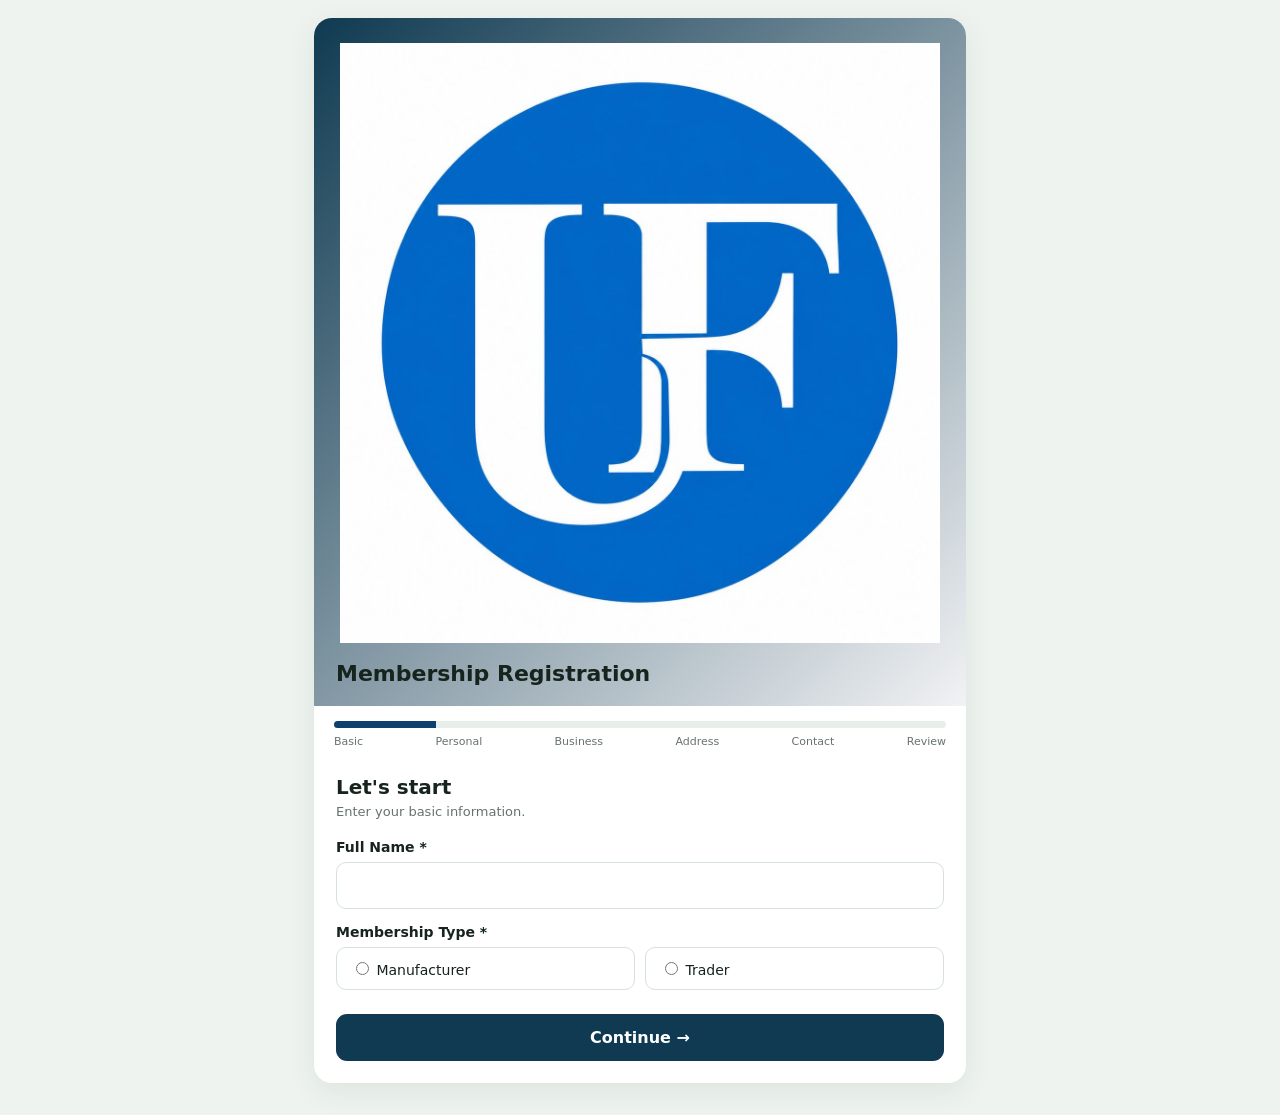
==== index.html @ 0e2103e3 "Update index.html" ====
<!DOCTYPE html>
<html lang="en">
<head>
<meta charset="UTF-8">
<meta name="viewport" content="width=device-width, initial-scale=1.0, viewport-fit=cover">
<meta name="theme-color" content="#0f5132">
<title>UMMAT Membership Registration</title>
<style>
:root{
    --green:#0f3a51;
    --green2:#0d3f6f;
    --light:#f4f8f5;
    --border:#d7e1db;
    --text:#17231d;
    --muted:#66736b;
    --danger:#b42318;
}

*{
    box-sizing:border-box;
}

body{
    margin:0;
    background:#eef3ef;
    color:var(--text);
    font-family:Inter,system-ui,-apple-system,BlinkMacSystemFont,"Segoe UI",sans-serif;
}

.container{
    width:min(680px,100%);
    margin:auto;
    padding:18px 14px 32px;
}

.card{
    background:white;
    border-radius:18px;
    box-shadow:0 8px 30px #163b2b14;
    overflow:hidden;
}

/* HEADER */
.header{
    padding:25px 22px 20px;
    background:linear-gradient(135deg,var(--green),#f1f2f4);
    color:white;
}

/* UMMAT LOGO */
.ummat-logo{
    display:block;
    width:600px;
    max-width:100%;
    height:auto;
    margin:0 auto 4px;
}

/* TITLE */
.brand{
    font-size:28px;
    font-weight:800;
    letter-spacing:.5px;
}

.sub{
    opacity:.9;
    margin-top:3px;
    font-size:13px;
}

.title{
    margin-top:18px;
    font-size:22px;
    font-weight:750;
    color:var(--text)
}

/* PROGRESS */
.progress{
    padding:15px 20px 5px;
}

.bar{
    height:7px;
    background:#e8eee9;
    border-radius:99px;
    overflow:hidden;
}

.fill{
    height:100%;
    background:var(--green2);
    width:16.67%;
    transition:.25s;
}

.steps{
    display:flex;
    justify-content:space-between;
    color:var(--muted);
    font-size:11px;
    margin-top:7px;
}

/* FORM */
.form{
    padding:22px;
}

.step{
    display:none;
}

.step.active{
    display:block;
}

.step h2{
    font-size:20px;
    margin:0 0 5px;
}

.hint{
    color:var(--muted);
    font-size:13px;
    margin:0 0 20px;
}

/* LABELS & INPUTS */
label{
    display:block;
    font-size:14px;
    font-weight:650;
    margin:15px 0 7px;
}

input,
select,
textarea{
    width:100%;
    padding:13px 14px;
    border:1px solid var(--border);
    border-radius:10px;
    font:inherit;
    background:#fff;
    outline:none;
}

input:focus,
select:focus,
textarea:focus{
    border-color:var(--green2);
    box-shadow:0 0 0 3px #176b4312;
}

textarea{
    min-height:110px;
    resize:vertical;
}

/* TWO COLUMN FIELDS */
.grid{
    display:grid;
    grid-template-columns:1fr 1fr;
    gap:0 12px;
}

/* RADIO / CHOICE */
.choice{
    display:flex;
    gap:10px;
    flex-wrap:wrap;
}

.choice label{
    margin:0;
    border:1px solid var(--border);
    border-radius:10px;
    padding:11px 14px;
    font-weight:500;
    cursor:pointer;
    flex:1;
}

.choice input{
    width:auto;
}

/* PHOTO */
.photo{
    border:2px dashed #c9d7ce;
    border-radius:14px;
    padding:18px;
    text-align:center;
    background:var(--light);
}

.photo img{
    display:none;
    width:110px;
    height:110px;
    object-fit:cover;
    border-radius:50%;
    margin:0 auto 12px;
}

.photo input{
    border:0;
    padding:0;
    background:transparent;
}

/* BUTTONS */
.nav{
    display:flex;
    gap:10px;
    margin-top:24px;
}

.btn{
    flex:1;
    border:0;
    border-radius:11px;
    padding:14px;
    font:inherit;
    font-weight:700;
    cursor:pointer;
}

.back{
    background:#edf2ee;
    color:var(--text);
}

.next,
.submit{
    background:var(--green);
    color:white;
}

.btn:disabled{
    opacity:.55;
    cursor:not-allowed;
}

/* ERROR */
.error{
    color:var(--danger);
    font-size:12px;
    margin-top:5px;
}

/* REVIEW */
.review{
    background:var(--light);
    border-radius:12px;
    padding:14px;
}

.row{
    display:flex;
    justify-content:space-between;
    gap:12px;
    padding:9px 0;
    border-bottom:1px solid #dfe8e2;
    font-size:13px;
}

.row:last-child{
    border:0;
}

.row b{
    font-weight:650;
}

/* SUCCESS */
.success{
    text-align:center;
    padding:35px 10px;
}

.check{
    font-size:48px;
}

.appno{
    font-size:24px;
    font-weight:800;
    color:var(--green);
    margin:10px 0;
}

.small{
    font-size:12px;
    color:var(--muted);
    line-height:1.5;
}

/* MOBILE */
@media(max-width:520px){

    .container{
        padding:0;
    }

    .card{
        border-radius:0;
        min-height:100vh;
    }

    .grid{
        grid-template-columns:1fr;
    }

    .header{
        padding:20px 18px 22px;
    }

    .ummat-logo{
        width:310px;
        max-width:100%;
        margin:0 auto 5px;
    }

    .form{
        padding:20px 17px;
    }

    .title{
        font-size:21px;
    }
}
</style>
</head>
<body>
<div class="container">
<div class="card">
<header class="header">

    <img 
        class="ummat-logo" 
        src="ummat-logo.jpeg" 
        alt="Ummat Foundation logo"
    >

    <div class="title">
        Membership Registration
    </div>

</header>
<div class="progress"><div class="bar"><div class="fill" id="fill"></div></div><div class="steps"><span>Basic</span><span>Personal</span><span>Business</span><span>Address</span><span>Contact</span><span>Review</span></div></div>

<form class="form" id="form">
<section class="step active" data-step="1">
<h2>Let's start</h2><p class="hint">Enter your basic information.</p>
<label for="name">Full Name *</label><input id="name" name="name" autocomplete="name" required>
<label>Membership Type *</label><div class="choice"><label><input type="radio" name="memberType" value="Manufacturer" required> Manufacturer</label><label><input type="radio" name="memberType" value="Trader"> Trader</label></div>
<div class="nav"><button type="button" class="btn next" onclick="next()">Continue →</button></div>
</section>

<section class="step" data-step="2">
<h2>Personal details</h2><p class="hint">Tell us a little about yourself.</p>
<div class="grid"><div><label for="dob">Date of Birth</label><input id="dob" name="dob" type="date"></div><div><label for="gender">Gender</label><select id="gender" name="gender"><option value="">Select</option><option>Male</option><option>Female</option><option>Other</option></select></div></div>
<label for="father">Father's Name</label><input id="father" name="father" autocomplete="off">
<div class="nav"><button type="button" class="btn back" onclick="back()">← Back</button><button type="button" class="btn next" onclick="next()">Continue →</button></div>
</section>

<section class="step" data-step="3">
<h2>Business details</h2><p class="hint">Tell us about your business.</p>
<label for="firm">Firm / Shop Name *</label><input id="firm" name="firm" required>
<div class="grid"><div><label for="occupation">Occupation</label><input id="occupation" name="occupation"></div><div><label for="since">Business Since</label><input id="since" name="since" type="number" min="1900" max="2100" inputmode="numeric"></div></div>
<label for="employees">Number of Employees</label><input id="employees" name="employees" type="number" min="0" inputmode="numeric">
<label for="description">Business Description</label><textarea id="description" name="description" placeholder="Briefly describe your business..."></textarea>
<div class="nav"><button type="button" class="btn back" onclick="back()">← Back</button><button type="button" class="btn next" onclick="next()">Continue →</button></div>
</section>

<section class="step" data-step="4">
<h2>Address</h2><p class="hint">Where is your business located?</p>
<label for="address">Business Address *</label><textarea id="address" name="address" required></textarea>
<div class="grid"><div><label for="city">City *</label><input id="city" name="city" required autocomplete="address-level2"></div><div><label for="state">State *</label><input id="state" name="state" required autocomplete="address-level1"></div></div>
<div class="grid"><div><label for="country">Country</label><input id="country" name="country" value="India"></div><div><label for="pin">PIN Code</label><input id="pin" name="pin" inputmode="numeric" maxlength="6"></div></div>
<label for="permanent">Permanent Address</label><textarea id="permanent" name="permanent"></textarea>
<div class="nav"><button type="button" class="btn back" onclick="back()">← Back</button><button type="button" class="btn next" onclick="next()">Continue →</button></div>
</section>

<section class="step" data-step="5">
    <h2>Contact Information</h2>

    <label>Mobile Number</label>
    <input
        id="mobile"
        name="mobile"
        type="tel"
        inputmode="numeric"
        maxlength="10"
        pattern="[0-9]{10}"
        required
    >

    <label>Email</label>
    <input
        id="email"
        name="email"
        type="email"
    >

    <label>Website</label>
    <input
        id="website"
        name="website"
        type="url"
    >

    <div class="actions">
        <button type="button" class="btn back" onclick="back()">← Back</button>
        <button type="button" class="btn next" onclick="next()">Review →</button>
    </div>
</section>

<section class="step" data-step="6">
<h2>Review application</h2><p class="hint">Check your details before submitting.</p><div class="review" id="review"></div>
<div class="nav"><button type="button" class="btn back" onclick="back()">← Edit</button><button type="submit" class="btn submit" id="submitBtn">Submit Application</button></div>
<p class="small" style="margin-top:12px;text-align:center">By submitting, you confirm that the information provided is accurate.</p>
</section>

<section class="step" data-step="7">
<div class="success"><div class="check">✓</div><h2>Application Submitted</h2><p>Your UMMAT membership application has been received.</p><div class="appno" id="appNo"></div><p class="small">Please save your application number for future reference.</p></div>
</section>
</form>
</div></div>

<script>
const SCRIPT_URL = "https://script.google.com/macros/s/AKfycbyl1vBHBpk1bJiMZbRa1UOKjKAYkwjuGuvqmr4yV1nYeeE1JGCaKyvr-9I4EjyaSrNmQA/exec";

let step=1;

const form=document.getElementById('form'),
steps=[...document.querySelectorAll('.step')],
fill=document.getElementById('fill');

function show(n){
    steps.forEach((s,i)=>s.classList.toggle('active',i===n-1));
    fill.style.width=(n===7?100:(n/6)*100)+'%';
    step=n;
    window.scrollTo({top:0,behavior:'smooth'});
}

function validateCurrent(){
    const section=steps[step-1];
    let ok=true;

    section.querySelectorAll('input,select,textarea').forEach(el=>{
        if(!el.checkValidity()){
            el.reportValidity();
            ok=false;
        }
    });

    if(step===5){
        const m=document.getElementById('mobile');

        if(!/^\d{10}$/.test(m.value.replace(/\D/g,''))){
            m.setCustomValidity('Enter a valid 10-digit mobile number');
            m.reportValidity();
            m.setCustomValidity('');
            ok=false;
        }
    }

    return ok;
}

function next(){
    if(validateCurrent()){
        if(step===5)buildReview();
        show(step+1);
    }
}

function back(){
    show(step-1);
}

function val(name){
    const el=form.elements[name];

    if(!el)return '';

    if(el.type==='radio'){
        return [...form.querySelectorAll(`[name="${name}"]:checked`)]
        .map(x=>x.value)[0]||'';
    }

    return el.value||'';
}

function esc(s){
    return String(s||'').replace(
        /[&<>"']/g,
        m=>({
            '&':'&amp;',
            '<':'&lt;',
            '>':'&gt;',
            '"':'&quot;',
            "'":'&#039;'
        }[m])
    );
}

function buildReview(){
    const fields=[
        ['Name','name'],
        ['Type','memberType'],
        ['Date of Birth','dob'],
        ['Gender','gender'],
        ["Father's Name",'father'],
        ['Firm / Shop','firm'],
        ['Occupation','occupation'],
        ['Business Since','since'],
        ['Employees','employees'],
        ['Business Description','description'],
        ['Business Address','address'],
        ['City','city'],
        ['State','state'],
        ['Country','country'],
        ['PIN Code','pin'],
        ['Permanent Address','permanent'],
        ['Mobile','mobile'],
        ['Email','email'],
        ['Website','website']
    ];

    document.getElementById('review').innerHTML=
        fields.map(([a,b])=>
            `<div class="row"><b>${a}</b><span>${esc(val(b))||'—'}</span></div>`
        ).join('');
}

form.addEventListener('submit',async e=>{
    e.preventDefault();

    if(!validateCurrent())return;

    const btn=document.getElementById('submitBtn');

    btn.disabled=true;
    btn.textContent='Submitting...';

    const data=Object.fromEntries(new FormData(form).entries());
    data.submittedAt=new Date().toISOString();
    
    try{
        const response=await fetch(SCRIPT_URL,{
            method:'POST',
            headers:{
                'Content-Type':'text/plain;charset=utf-8'
            },
            body:JSON.stringify(data)
        });
    
        const result=await response.json();
    
        if(!result.success){
            throw new Error(result.error || 'Submission failed');
        }
    
        document.getElementById('appNo').textContent=result.applicationNo;
    
        show(7);
    
    }catch(err){
        alert('Submission could not be completed. Please check your internet connection and try again.');
    
        btn.disabled=false;
        btn.textContent='Submit Application';
}
});
</script>
</body>
</html>
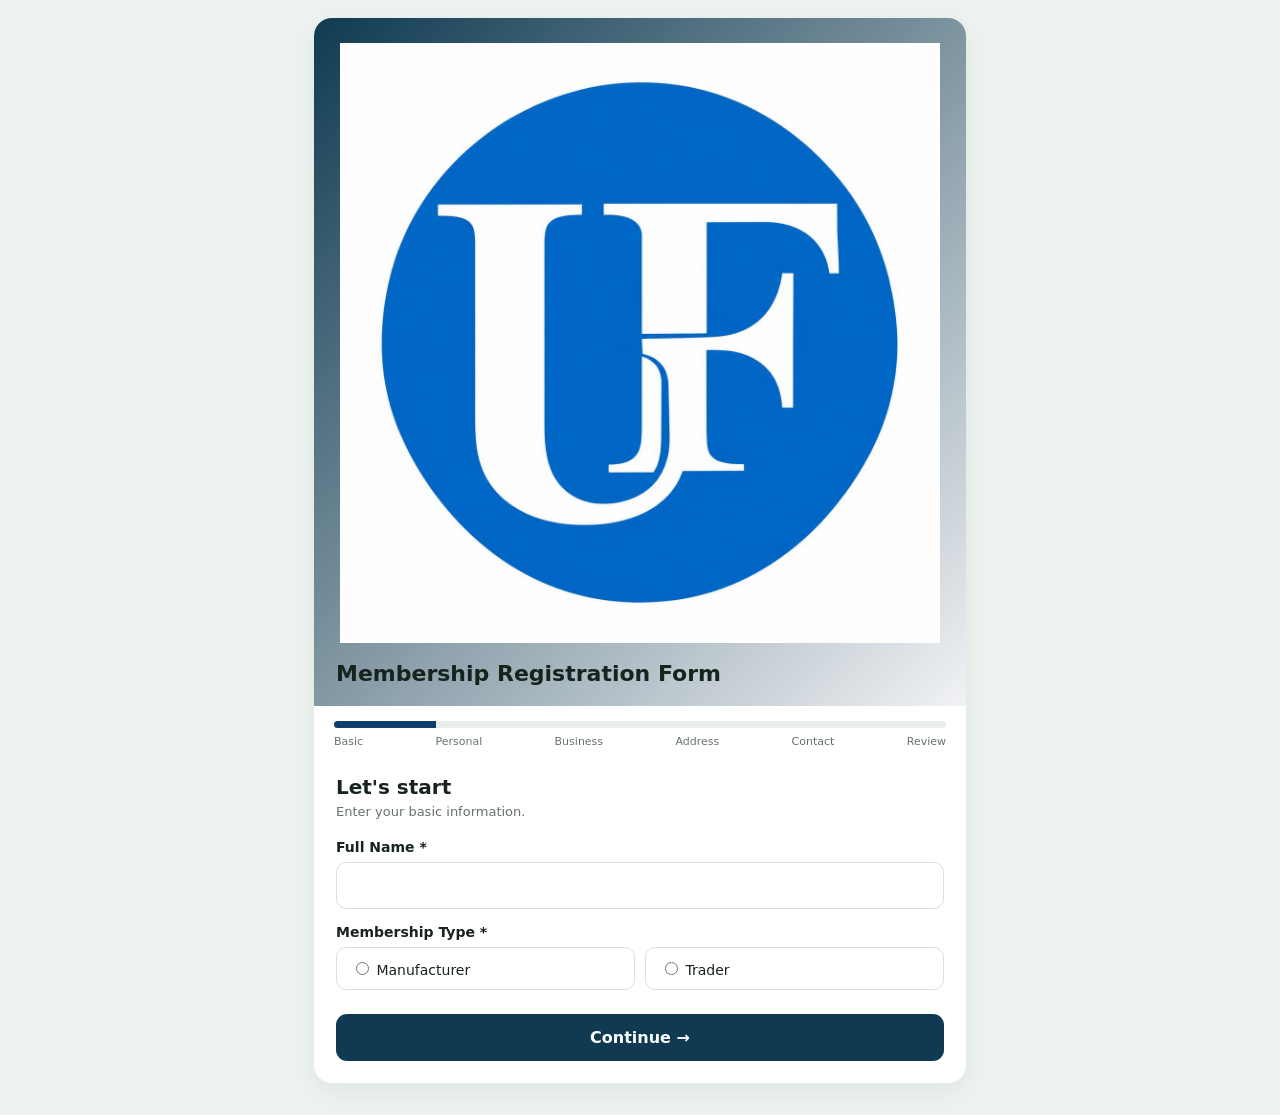
==== commit 1ed0da26: "Update index.html" ====
--- a/index.html
+++ b/index.html
@@ -346,7 +346,7 @@
     >
 
     <div class="title">
-        Membership Registration
+        Membership Registration Form
     </div>
 
 </header>
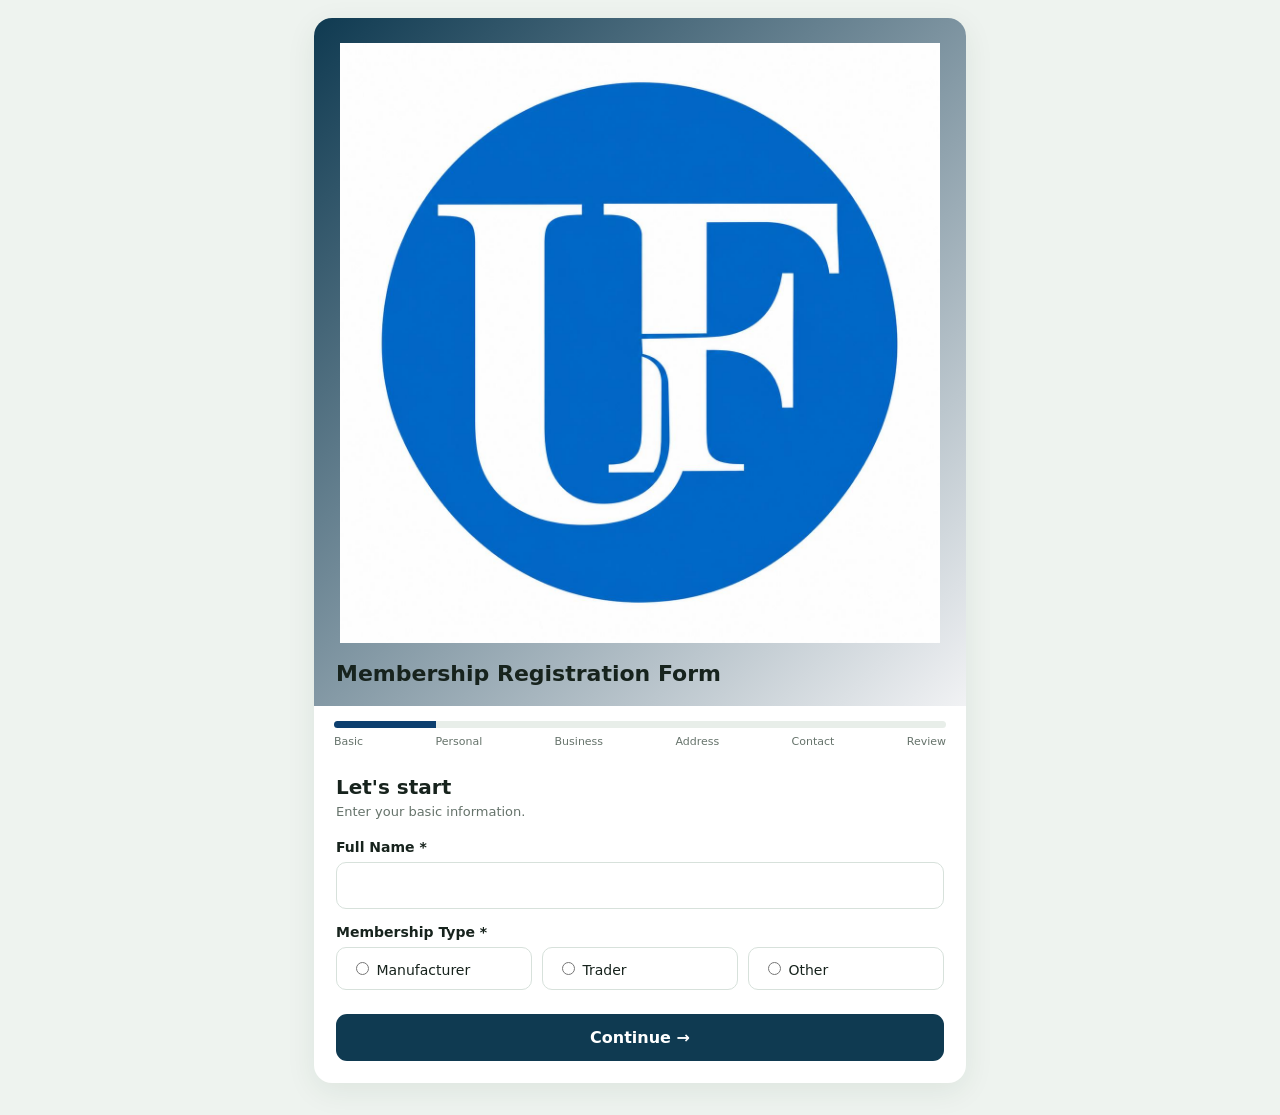
==== commit 3d119a14: "Update index.html" ====
--- a/index.html
+++ b/index.html
@@ -356,8 +356,7 @@
 <section class="step active" data-step="1">
 <h2>Let's start</h2><p class="hint">Enter your basic information.</p>
 <label for="name">Full Name *</label><input id="name" name="name" autocomplete="name" required>
-<label>Membership Type *</label><div class="choice"><label><input type="radio" name="memberType" value="Manufacturer" required> Manufacturer</label><label><input type="radio" name="memberType" value="Trader"> Trader</label></div>
-<div class="nav"><button type="button" class="btn next" onclick="next()">Continue →</button></div>
+<label>Membership Type *</label><div class="choice"><label><input type="radio" name="memberType" value="Manufacturer" required> Manufacturer</label><label><input type="radio" name="memberType" value="Trader"> Trader</label><label><input type="radio" name="memberType" value="Other"> Other</label></div><div class="nav"><button type="button" class="btn next" onclick="next()">Continue →</button></div>
 </section>
 
 <section class="step" data-step="2">
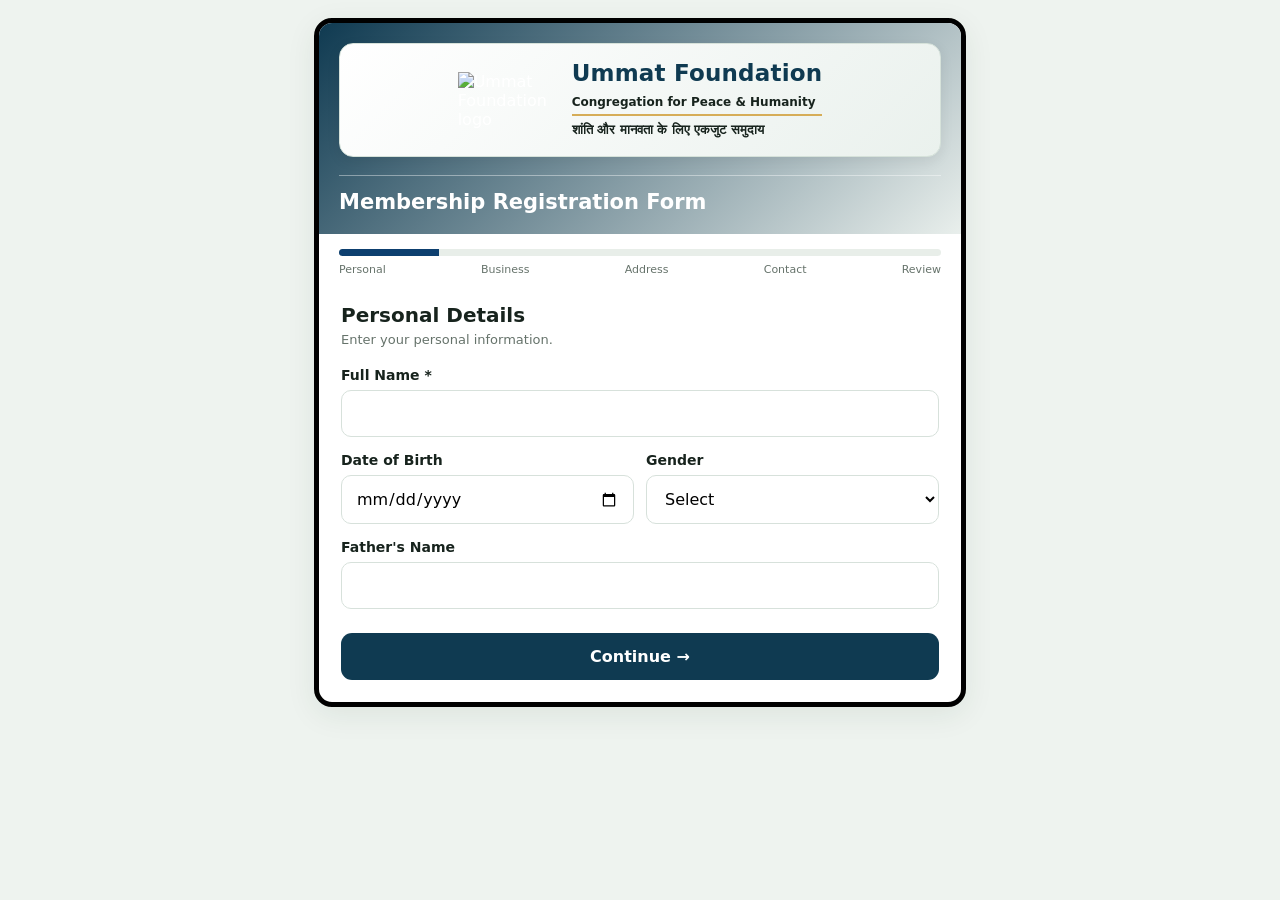
==== commit 7b72b549: "Update index.html" ====
--- a/index.html
+++ b/index.html
@@ -41,20 +41,98 @@
 }
 
 /* HEADER */
-.header{
-    padding:25px 22px 20px;
-    background:linear-gradient(135deg,var(--green),#f1f2f4);
-    color:white;
-}
+
+.header {
+    padding: 20px;
+    background: linear-gradient(135deg, #0f3a51, #e9efec);
+    color: white;
+}
+
+.header .title {
+    margin-top: 18px;
+    padding-top: 14px;
+    border-top: 1px solid rgba(255, 255, 255, 0.4);
+    font-size: 21px;
+    font-weight: 750;
+    color: white;
+}
+
 
 /* UMMAT LOGO */
-.ummat-logo{
-    display:block;
-    width:600px;
-    max-width:100%;
-    height:auto;
-    margin:0 auto 4px;
-}
+
+.logo-container {
+    display: flex;
+    align-items: center;
+    justify-content: center;
+    gap: 14px;
+    padding: 16px;
+    background: linear-gradient(135deg, #ffffff, #eaf1ed);
+    border: 1px solid #d6e2da;
+    border-radius: 14px;
+    box-shadow: 0 4px 14px rgba(0, 0, 0, 0.07);
+}
+
+.ummat-logo {
+    display: block;
+    width: 100px;
+    max-width: 28%;
+    height: auto;
+    margin: 0;
+    flex-shrink: 0;
+}
+
+.logo-slogan {
+    text-align: left;
+    min-width: 0;
+}
+
+.slogan-title {
+    font-size: clamp(17px, 3vw, 23px);
+    font-weight: 800;
+    line-height: 1.2;
+    color: #0f3a51;
+    letter-spacing: 0.2px;
+}
+
+.slogan-en {
+    font-size: 12px;
+    font-weight: 700;
+    color: #17231d;
+    line-height: 1.5;
+    margin-top: 5px;
+}
+
+.slogan-hi {
+    font-size: 13px;
+    font-weight: 700;
+    color: #17231d;
+    line-height: 1.6;
+    margin-top: 3px;
+    padding-top: 4px;
+    border-top: 2px solid #d6ad58;
+}
+
+@media (max-width: 520px) {
+    .logo-container {
+        gap: 9px;
+        padding: 12px 9px;
+        border-radius: 10px;
+    }
+
+    .ummat-logo {
+        width: 76px;
+        max-width: 25%;
+    }
+
+    .slogan-en {
+        font-size: 10px;
+    }
+
+    .slogan-hi {
+        font-size: 11px;
+    }
+}
+
 
 /* TITLE */
 .brand{
@@ -165,6 +243,13 @@
     grid-template-columns:1fr 1fr;
     gap:0 12px;
 }
+.card {
+    background: white;
+    border: 5px solid #000;
+    border-radius: 18px;
+    box-shadow: 0 8px 30px #163b2b14;
+    overflow: hidden;
+}
 
 /* RADIO / CHOICE */
 .choice{
@@ -186,7 +271,16 @@
 .choice input{
     width:auto;
 }
-
+#address {
+    min-height: 50px;
+    height: 50px;
+    resize: vertical;
+}
+#permanent {
+    min-height: 50px;
+    height: 50px;
+    resize: vertical;
+}
 /* PHOTO */
 .photo{
     border:2px dashed #c9d7ce;
@@ -320,7 +414,7 @@
 
     .ummat-logo{
         width:310px;
-        max-width:100%;
+        max-width:10%;
         margin:0 auto 5px;
     }
 
@@ -338,36 +432,37 @@
 <div class="container">
 <div class="card">
 <header class="header">
-
-    <img 
-        class="ummat-logo" 
-        src="ummat-logo.jpeg" 
-        alt="Ummat Foundation logo"
-    >
-
+    <div class="logo-container">
+        <img 
+            class="ummat-logo" 
+            src="ummat-logo.png" 
+            alt="Ummat Foundation logo"
+        >
+        <div class="logo-slogan">
+            <div class="slogan-title">Ummat Foundation</div>
+            <div class="slogan-en">Congregation for Peace & Humanity</div>
+            <div class="slogan-hi">शांति और मानवता के लिए एकजुट समुदाय</div>
+        </div>
+    </div>
     <div class="title">
         Membership Registration Form
     </div>
 
 </header>
-<div class="progress"><div class="bar"><div class="fill" id="fill"></div></div><div class="steps"><span>Basic</span><span>Personal</span><span>Business</span><span>Address</span><span>Contact</span><span>Review</span></div></div>
+<div class="progress"><div class="bar"><div class="fill" id="fill"></div></div><div class="steps"><span>Personal</span><span>Business</span><span>Address</span><span>Contact</span><span>Review</span></div></div>
 
 <form class="form" id="form">
 <section class="step active" data-step="1">
-<h2>Let's start</h2><p class="hint">Enter your basic information.</p>
+<h2>Personal Details</h2><p class="hint">Enter your personal information.</p>
 <label for="name">Full Name *</label><input id="name" name="name" autocomplete="name" required>
-<label>Membership Type *</label><div class="choice"><label><input type="radio" name="memberType" value="Manufacturer" required> Manufacturer</label><label><input type="radio" name="memberType" value="Trader"> Trader</label><label><input type="radio" name="memberType" value="Other"> Other</label></div><div class="nav"><button type="button" class="btn next" onclick="next()">Continue →</button></div>
-</section>
-
-<section class="step" data-step="2">
-<h2>Personal details</h2><p class="hint">Tell us a little about yourself.</p>
 <div class="grid"><div><label for="dob">Date of Birth</label><input id="dob" name="dob" type="date"></div><div><label for="gender">Gender</label><select id="gender" name="gender"><option value="">Select</option><option>Male</option><option>Female</option><option>Other</option></select></div></div>
 <label for="father">Father's Name</label><input id="father" name="father" autocomplete="off">
-<div class="nav"><button type="button" class="btn back" onclick="back()">← Back</button><button type="button" class="btn next" onclick="next()">Continue →</button></div>
+<div class="nav"><button type="button" class="btn next" onclick="next()">Continue →</button></div>
 </section>
 
-<section class="step" data-step="3">
+<section class="step" data-step="2">
 <h2>Business details</h2><p class="hint">Tell us about your business.</p>
+<label>Membership Type *</label><div class="choice"><label><input type="radio" name="memberType" value="Manufacturer" required> Manufacturer</label><label><input type="radio" name="memberType" value="Trader"> Trader</label><label><input type="radio" name="memberType" value="Other"> Other</label></div>
 <label for="firm">Firm / Shop Name *</label><input id="firm" name="firm" required>
 <div class="grid"><div><label for="occupation">Occupation</label><input id="occupation" name="occupation"></div><div><label for="since">Business Since</label><input id="since" name="since" type="number" min="1900" max="2100" inputmode="numeric"></div></div>
 <label for="employees">Number of Employees</label><input id="employees" name="employees" type="number" min="0" inputmode="numeric">
@@ -375,7 +470,7 @@
 <div class="nav"><button type="button" class="btn back" onclick="back()">← Back</button><button type="button" class="btn next" onclick="next()">Continue →</button></div>
 </section>
 
-<section class="step" data-step="4">
+<section class="step" data-step="3">
 <h2>Address</h2><p class="hint">Where is your business located?</p>
 <label for="address">Business Address *</label><textarea id="address" name="address" required></textarea>
 <div class="grid"><div><label for="city">City *</label><input id="city" name="city" required autocomplete="address-level2"></div><div><label for="state">State *</label><input id="state" name="state" required autocomplete="address-level1"></div></div>
@@ -384,7 +479,7 @@
 <div class="nav"><button type="button" class="btn back" onclick="back()">← Back</button><button type="button" class="btn next" onclick="next()">Continue →</button></div>
 </section>
 
-<section class="step" data-step="5">
+<section class="step" data-step="4">
     <h2>Contact Information</h2>
 
     <label>Mobile Number</label>
@@ -418,13 +513,13 @@
     </div>
 </section>
 
-<section class="step" data-step="6">
+<section class="step" data-step="5">
 <h2>Review application</h2><p class="hint">Check your details before submitting.</p><div class="review" id="review"></div>
 <div class="nav"><button type="button" class="btn back" onclick="back()">← Edit</button><button type="submit" class="btn submit" id="submitBtn">Submit Application</button></div>
 <p class="small" style="margin-top:12px;text-align:center">By submitting, you confirm that the information provided is accurate.</p>
 </section>
 
-<section class="step" data-step="7">
+<section class="step" data-step="6">
 <div class="success"><div class="check">✓</div><h2>Application Submitted</h2><p>Your UMMAT membership application has been received.</p><div class="appno" id="appNo"></div><p class="small">Please save your application number for future reference.</p></div>
 </section>
 </form>
@@ -441,7 +536,7 @@
 
 function show(n){
     steps.forEach((s,i)=>s.classList.toggle('active',i===n-1));
-    fill.style.width=(n===7?100:(n/6)*100)+'%';
+    fill.style.width=(n===6?100:(n/5)*100)+'%';
     step=n;
     window.scrollTo({top:0,behavior:'smooth'});
 }
@@ -473,7 +568,7 @@
 
 function next(){
     if(validateCurrent()){
-        if(step===5)buildReview();
+        if(step===4)buildReview();
         show(step+1);
     }
 }
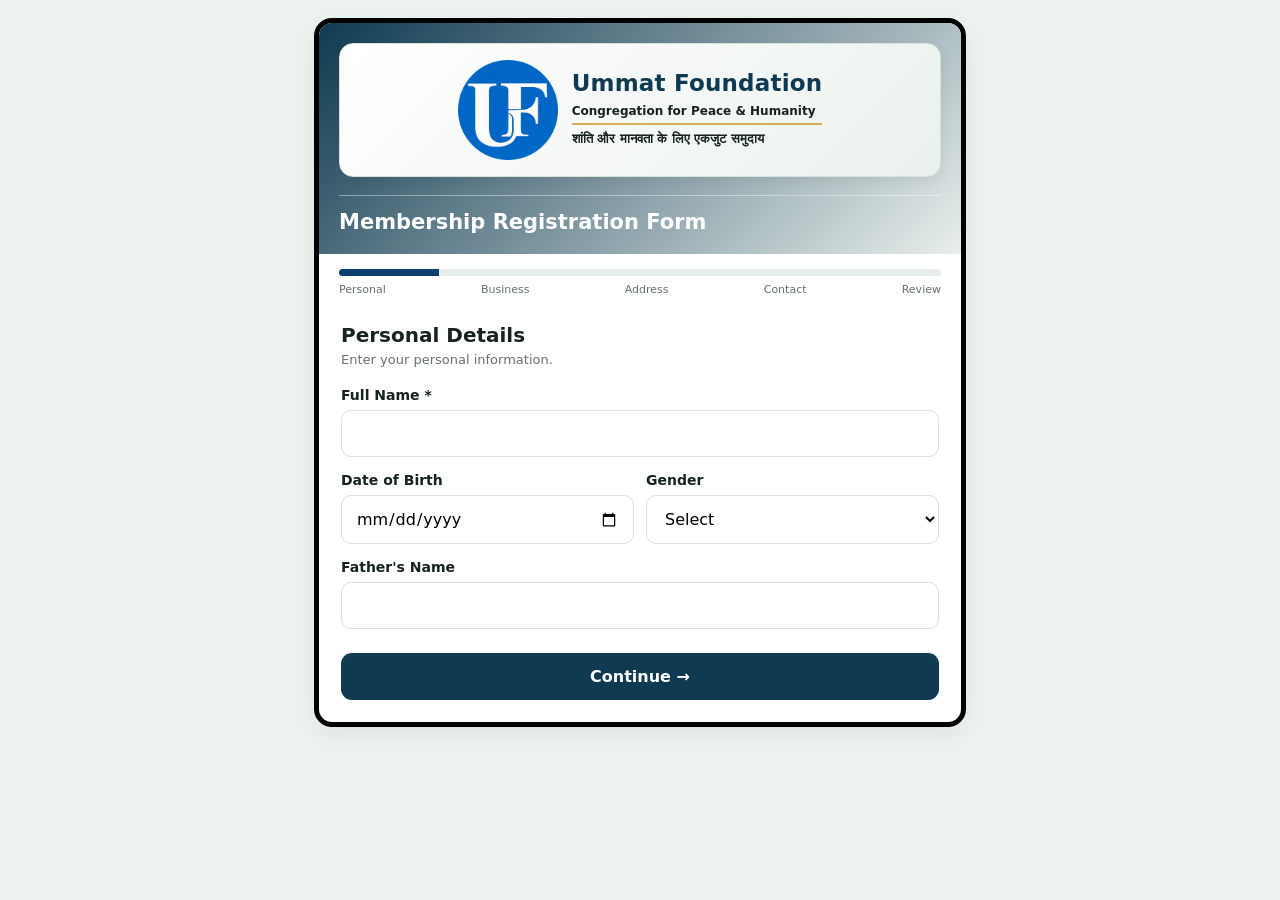
==== commit e2d58b3e: "Update index.html" ====
--- a/index.html
+++ b/index.html
@@ -654,15 +654,24 @@
             body:JSON.stringify(data)
         });
     
-        const result=await response.json();
-    
-        if(!result.success){
-            throw new Error(result.error || 'Submission failed');
-        }
-    
-        document.getElementById('appNo').textContent=result.applicationNo;
-    
-        show(7);
+        
+    const result = await response.json();
+    
+    console.log("Application response:", result);
+    
+    if (!result.success) {
+        throw new Error(result.error || "Submission failed");
+    }
+    
+    const applicationNo = result.applicationNo;
+    
+    if (!applicationNo) {
+        throw new Error("Application was saved, but no application number was returned.");
+    }
+    
+    document.getElementById("appNo").textContent = applicationNo;
+    show(7);
+
     
     }catch(err){
         alert('Submission could not be completed. Please check your internet connection and try again.');
